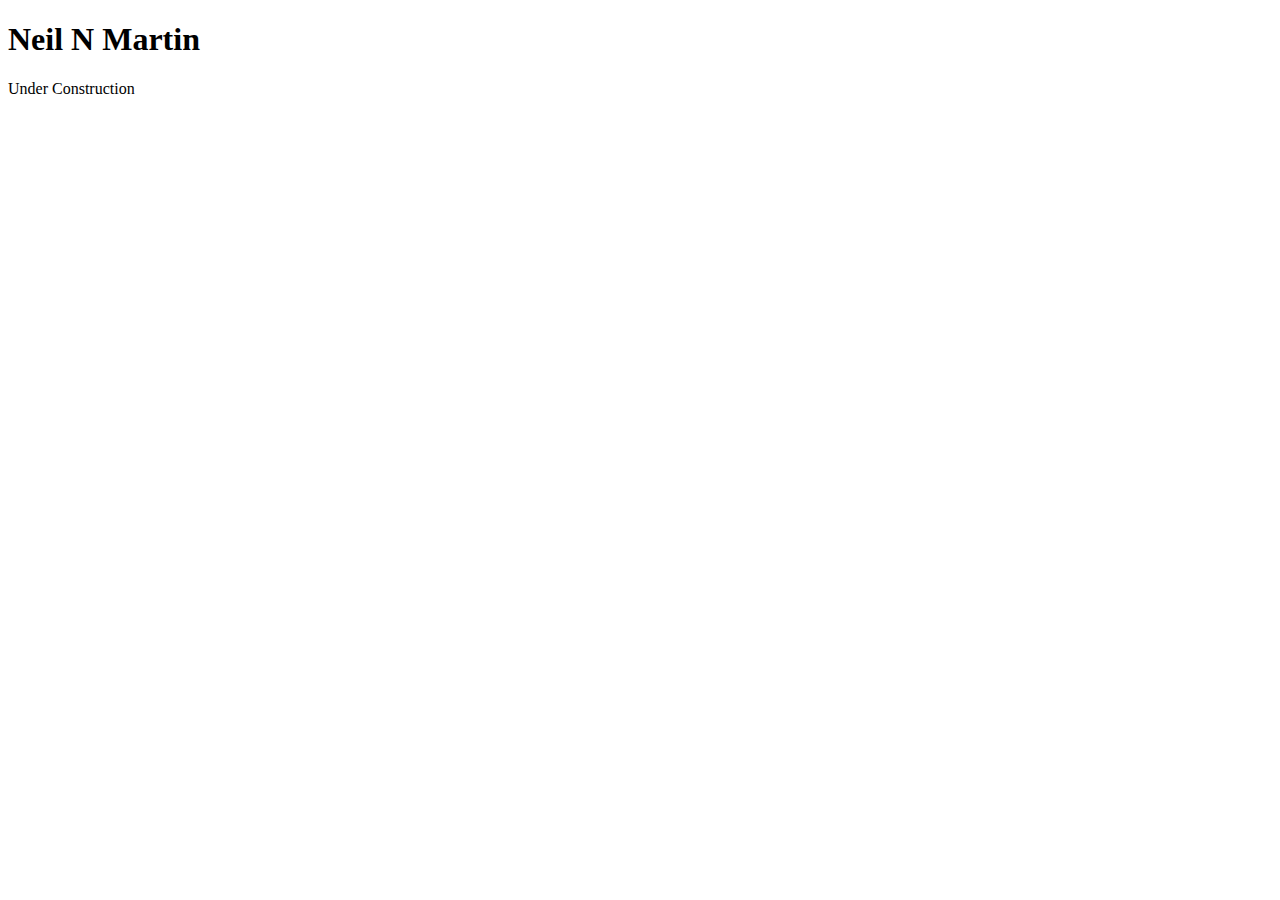
==== index.html @ 98ea62b8 "init" ====
<!DOCTYPE html>
<html>
    <head>
        <title>
            Neil N Martin
        </title>
    </head>
    <body>
        <h1>Neil N Martin</h1>
        <p>Under Construction</p>
    </body>
</html>
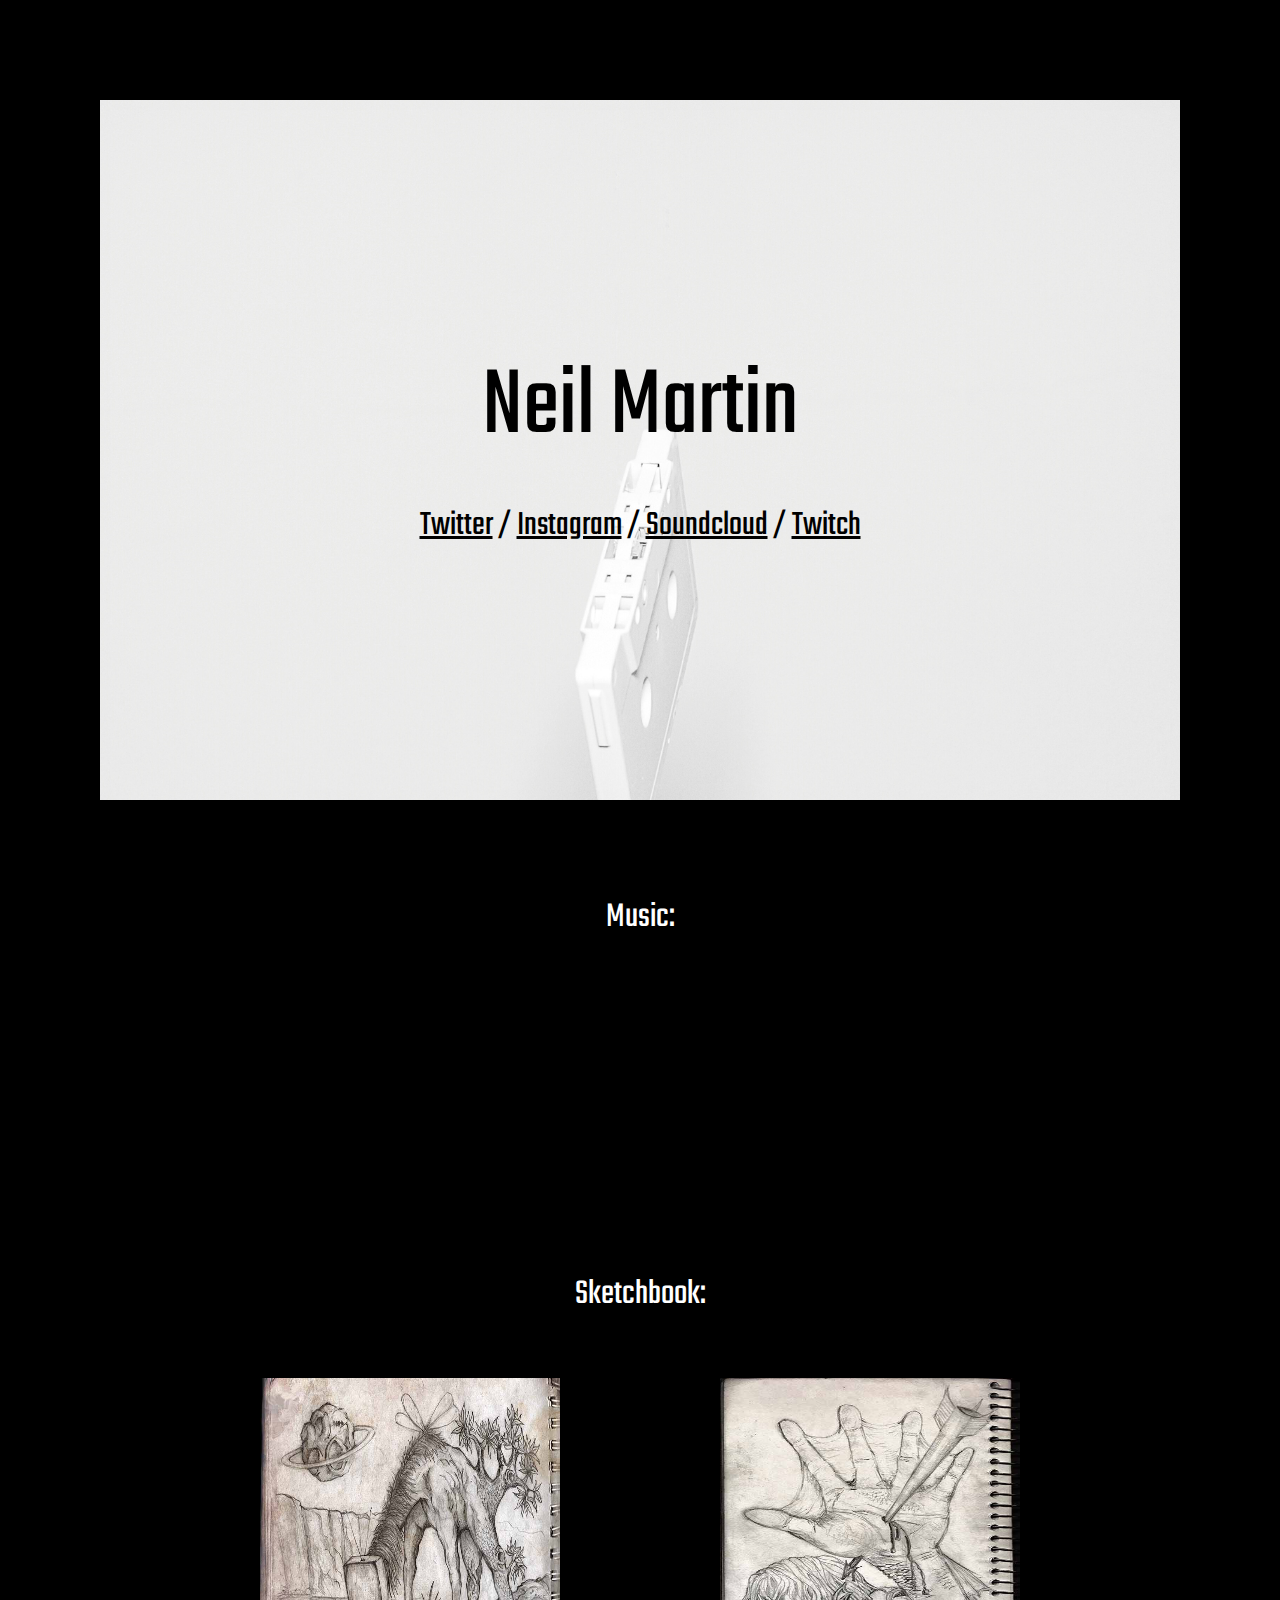
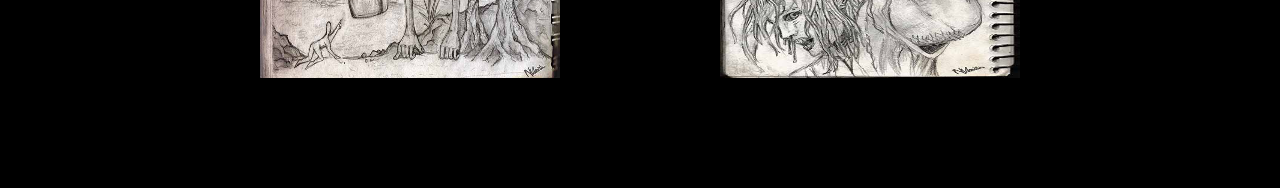
==== commit 2ba34b79: "May 3rd - Design and Lightboxes" ====
--- a/index.html
+++ b/index.html
@@ -1,12 +1,89 @@
 <!DOCTYPE html>
 <html>
-    <head>
-        <title>
-            Neil N Martin
-        </title>
-    </head>
-    <body>
-        <h1>Neil N Martin</h1>
-        <p>Under Construction</p>
-    </body>
-</html>+
+<head>
+    <title>
+        Neil N Martin
+    </title>
+    <link rel="stylesheet" type="text/css" href="style.css">
+</head>
+
+<body>
+    <div class="main-header">
+        <h1>Neil Martin</h1>
+        <!-- <p>A little bit about myself.</p> -->
+        <p class="link-list">
+            <a href="https://twitter.com/neilnmartin" target="new">Twitter</a> /
+            <a href="https://www.instagram.com/whatisneil/" target="new">Instagram</a> /
+            <a href="https://soundcloud.com/neilnmartin/" target="new">Soundcloud</a> /
+            <a href="https://www.twitch.tv/Neil0/" target="new">Twitch</a>
+        </p>
+    </div>
+    <div class="section" data-section-name="music">
+        <div class="section-header">
+            <h3>Music:</h3>
+        </div>
+        <div class="content">
+            <iframe width="100%" height="166" scrolling="no" frameborder="no" allow="autoplay" src="https://w.soundcloud.com/player/?url=https%3A//api.soundcloud.com/tracks/317322280&color=%23db7010&auto_play=false&hide_related=false&show_comments=true&show_user=true&show_reposts=false&show_teaser=true"></iframe>
+        </div>
+    </div>
+    <div class="section" data-section-name="art">
+        <div class="section-header">
+            <h3> Sketchbook:</h3>
+        </div>
+        <div class="content">
+            <div class="gallery">
+                <!-- thumbnail image wrapped in a link -->
+                <a href="#img1">
+                    <img src="tellythumbnail.jpg" class="thumbnail">
+                </a>
+
+                <!-- lightbox container hidden with CSS -->
+                <a href="#_" class="lightbox" id="img1">
+                    <img src="tellythumbnail.jpg">
+                </a>
+                <!-- thumbnail image wrapped in a link -->
+                <a href="#img2">
+                    <img src="fishingthumbnail.jpg" class="thumbnail">
+                </a>
+
+                <!-- lightbox container hidden with CSS -->
+                <a href="#_" class="lightbox" id="img2">
+                    <img src="fishingthumbnail.jpg">
+                </a>
+
+            </div>
+        </div>
+    </div>
+
+</body>
+
+</html>
+
+
+
+<!-- <div class = "container">
+        <div class = "parralax1">
+            <h1>Neil N Martin</h1>
+            <p class = "centertext">Hello. Please acknowledge me as a creative individual.</p>
+            <div class = "sketch">
+                <div class = "sketchcaption">
+                        <p>Here is a recent sketch:</p>
+                </div>
+                
+                <a href = "OntheBanks1.jpg" target = "new">
+                    <img src = "OntheBankssmall.jpg", width = "50%", height = "50%", alt = "a sketch"><br>
+                </a>
+            </div>
+            <div>
+                <p>And here is a list of short stories:</p>
+                <ul>
+                    <li><a href = "story1.html" target = "new">The Boundless Skyward</a></li>
+                </ul>
+            </div>
+            AND here is a small track that I made.
+            <iframe width="100%" height="300" scrolling="no" frameborder="no" allow="autoplay" src="https://w.soundcloud.com/player/?url=https%3A//api.soundcloud.com/tracks/317322280&color=%23db7010&auto_play=false&hide_related=false&show_comments=true&show_user=true&show_reposts=false&show_teaser=true&visual=true"></iframe>
+            <p>Thank you for your time.</p>
+            <p></p>
+        </div>
+    </div> -->--- a/style.css
+++ b/style.css
@@ -0,0 +1,153 @@
+/* style sheet for neil's website */
+
+@import url('https://fonts.googleapis.com/css?family=Teko');
+
+/* http://meyerweb.com/eric/tools/css/reset/ 
+   v2.0 | 20110126
+   License: none (public domain)
+*/
+
+html, body, div, span, applet, object, iframe,
+h1, h2, h3, h4, h5, h6, p, blockquote, pre,
+a, abbr, acronym, address, big, cite, code,
+del, dfn, em, img, ins, kbd, q, s, samp,
+small, strike, strong, sub, sup, tt, var,
+b, u, i, center,
+dl, dt, dd, ol, ul, li,
+fieldset, form, label, legend,
+table, caption, tbody, tfoot, thead, tr, th, td,
+article, aside, canvas, details, embed, 
+figure, figcaption, footer, header, hgroup, 
+menu, nav, output, ruby, section, summary,
+time, mark, audio, video {
+	margin: 0;
+	padding: 0;
+	border: 0;
+	font-size: 100%;
+	font: inherit;
+	vertical-align: baseline;
+}
+/* HTML5 display-role reset for older browsers */
+article, aside, details, figcaption, figure, 
+footer, header, hgroup, menu, nav, section {
+	display: block;
+}
+body {
+	line-height: 1;
+}
+ol, ul {
+	list-style: none;
+}
+blockquote, q {
+	quotes: none;
+}
+blockquote:before, blockquote:after,
+q:before, q:after {
+	content: '';
+	content: none;
+}
+table {
+	border-collapse: collapse;
+	border-spacing: 0;
+}
+
+
+html,body{
+    width: 100%;
+    height: 100%;
+    font-family: "Teko", sans-serif;
+    font-size: 1.5rem;
+}
+
+.main-header{
+    background: black url("whitecasettebg.jpg") no-repeat fixed;
+    background-size: cover;
+    height: calc(100vh - 200px);
+    width: calc(100%-200px);
+    border: 100px solid black;
+    display: flex; /*creates a flex box that allows for placement and manipulation of layout*/
+    align-items: center;
+    justify-content: center;
+    flex-direction: column; /*row by default*/
+}
+
+.main-header h1{
+    padding-bottom: 50px;
+    font-size: 100px;
+}
+
+.link-list{
+    font-size: 35px;
+}
+
+a{
+    color: black;
+}
+
+.section{
+    /* height: calc(100vh - 200px); */
+    width: calc(100%-400px);
+    background-color:black;
+    border-left: 100px solid black;
+    border-right: 100px solid black;
+    border-bottom: 100px solid black;
+}
+.section-header{
+    color: white;
+    background-color: black;
+    width: 100%;
+    text-align: center;
+    padding-bottom: 65px;
+
+}
+
+[data-section-name="art"]{
+    width: calc(100% - 200px);
+}
+.gallery{
+    display: flex;
+    justify-content: space-evenly; 
+}
+
+.gallery .thumbnail{
+    background-size: cover;
+    background-position: center;
+    height: 300px;
+    width: 300px;
+}
+
+
+  
+.italic { font-style: italic; }
+.small { font-size: 0.8em; }
+  
+  /** LIGHTBOX MARKUP **/
+  
+.lightbox {
+      /** Default lightbox to hidden */
+    display: none;
+  
+      /** Position and style */
+    position: fixed;
+    z-index: 999;
+    width: 100%;
+    height: 100%;
+    text-align: center;
+    top: 0;
+    left: 0;
+    background: rgba(0,0,0,0.8);
+}
+  
+.lightbox img {
+      /*Pad the lightbox image*/
+      max-width: 90%;
+      height: 100%;
+      margin-top: 2%;
+  }
+  
+.lightbox:target {
+    /** Remove default browser outline */
+    outline: none;
+    /** Unhide lightbox **/
+    display: block;
+}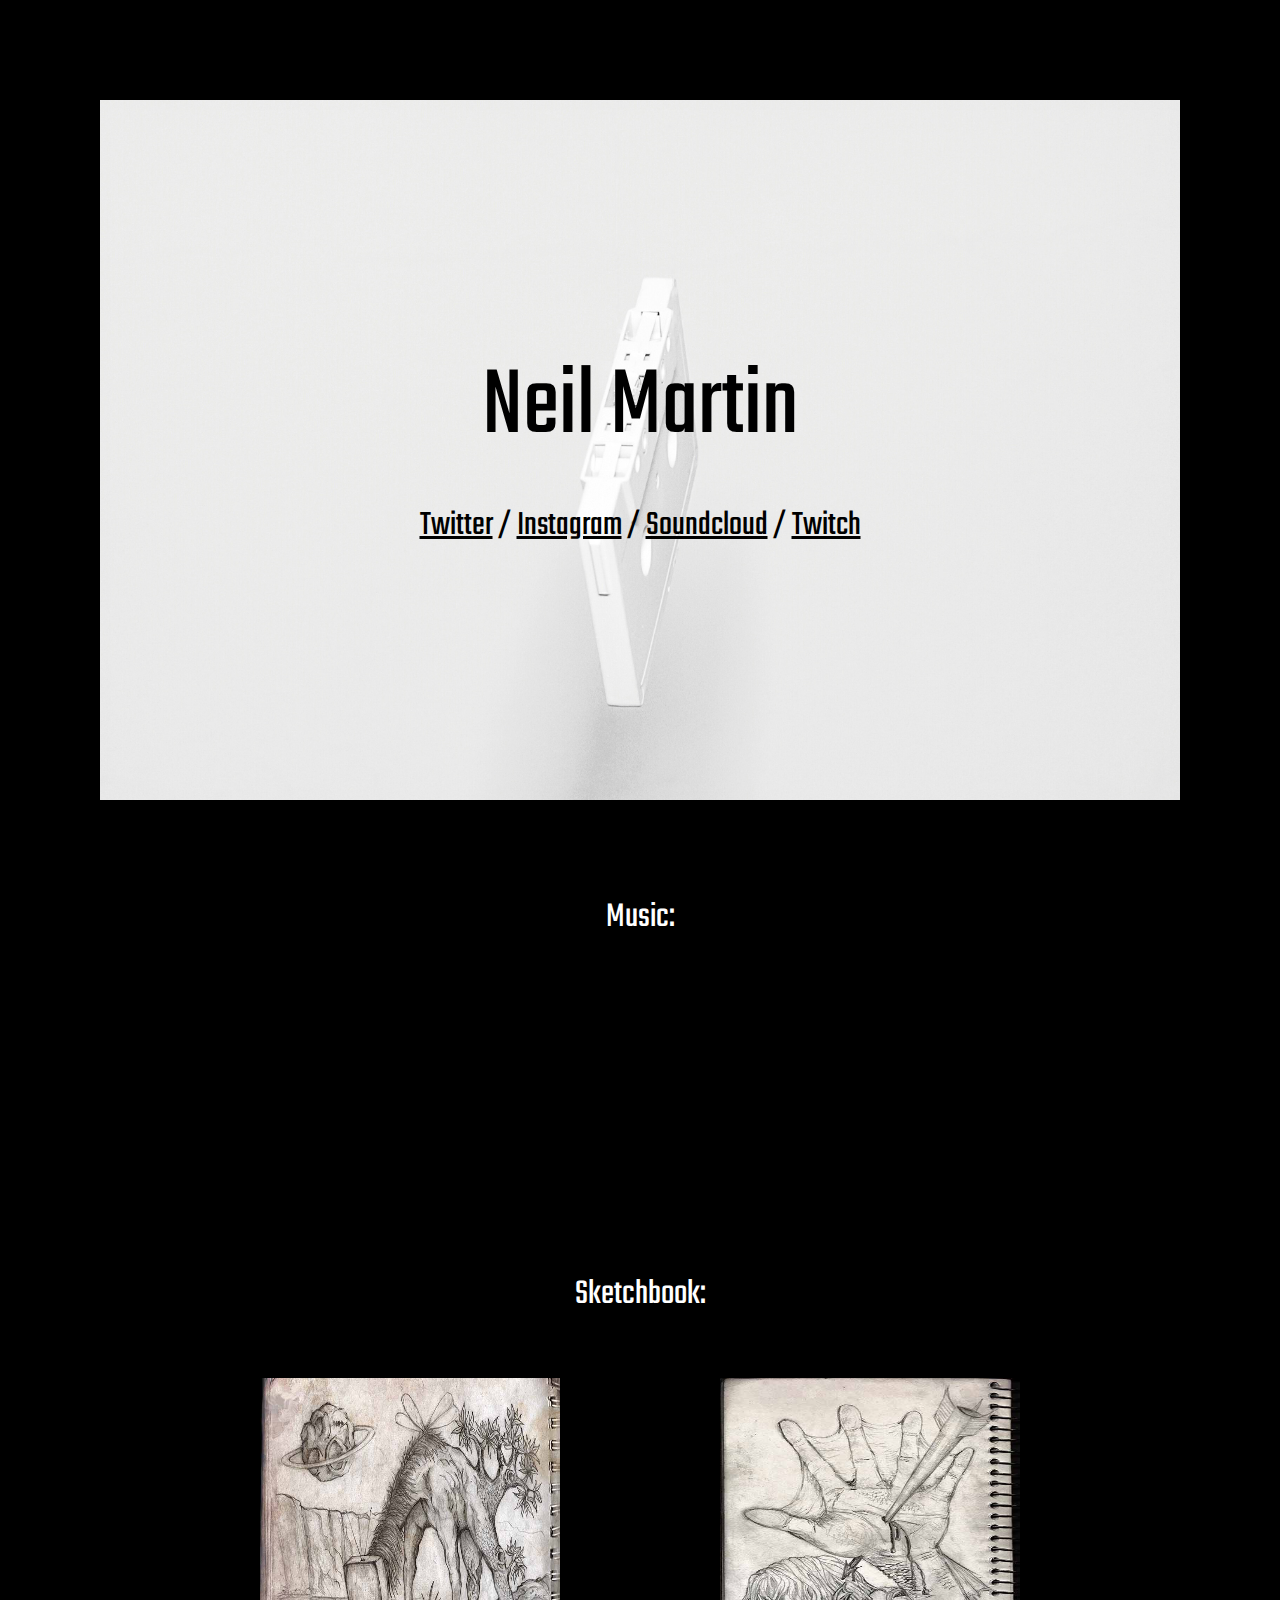
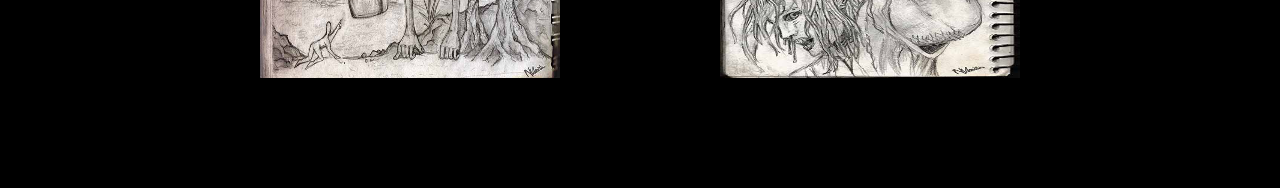
==== commit 500fd726: "modified background image" ====
--- a/index.html
+++ b/index.html
@@ -1,5 +1,5 @@
 <!DOCTYPE html>
-<html>
+<html> 
 
 <head>
     <title>
@@ -37,7 +37,6 @@
                 <a href="#img1">
                     <img src="tellythumbnail.jpg" class="thumbnail">
                 </a>
-
                 <!-- lightbox container hidden with CSS -->
                 <a href="#_" class="lightbox" id="img1">
                     <img src="tellythumbnail.jpg">
--- a/style.css
+++ b/style.css
@@ -60,7 +60,7 @@
 }
 
 .main-header{
-    background: black url("whitecasettebg.jpg") no-repeat fixed;
+    background: black url("whitecasettebgcrop3.jpg") no-repeat fixed;
     background-size: cover;
     height: calc(100vh - 200px);
     width: calc(100%-200px);
@@ -140,9 +140,9 @@
   
 .lightbox img {
       /*Pad the lightbox image*/
-      max-width: 90%;
-      height: 100%;
-      margin-top: 2%;
+      /* max-width: 90%; */
+      max-height: 90%;
+      /* margin-top: 2%; */
   }
   
 .lightbox:target {
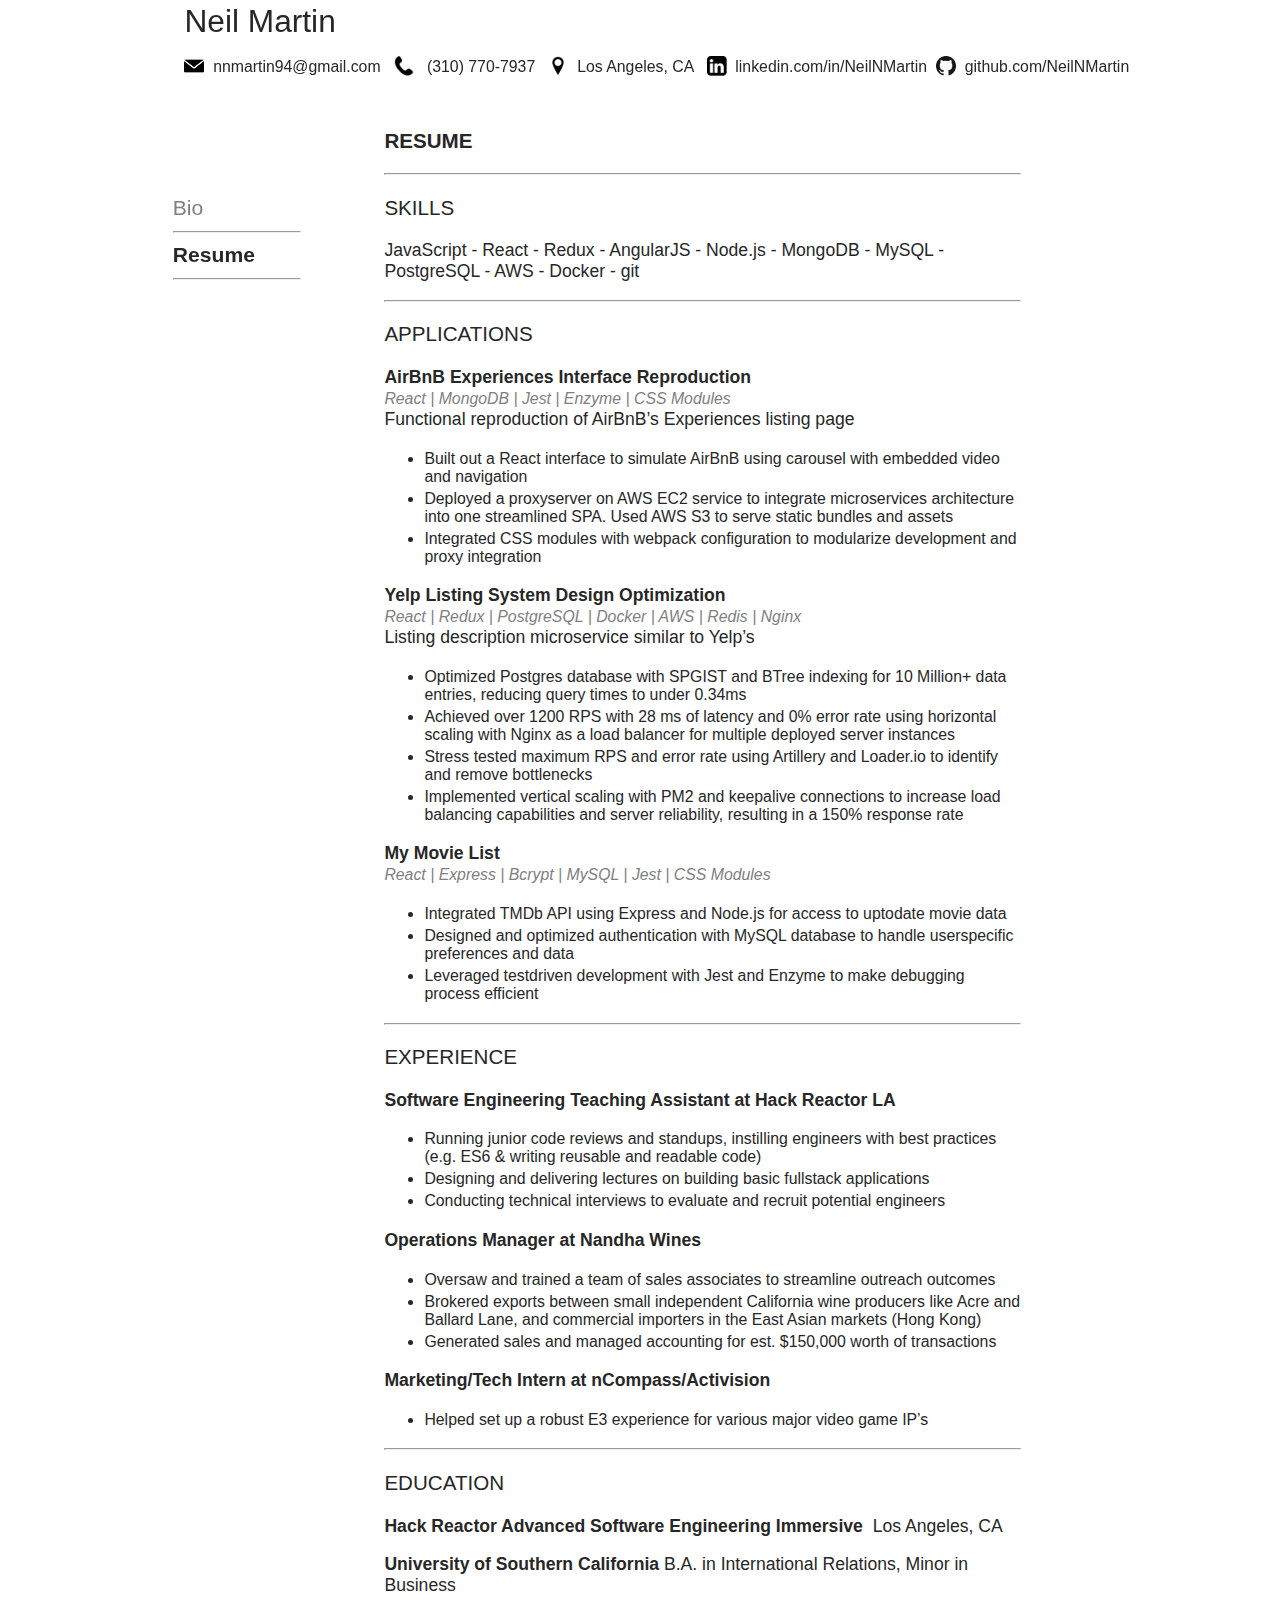
==== commit 98b5b5c4: "updated resume site" ====
--- a/index.html
+++ b/index.html
@@ -1,88 +1,13 @@
 <!DOCTYPE html>
-<html> 
-
-<head>
-    <title>
-        Neil N Martin
-    </title>
-    <link rel="stylesheet" type="text/css" href="style.css">
-</head>
-
-<body>
-    <div class="main-header">
-        <h1>Neil Martin</h1>
-        <!-- <p>A little bit about myself.</p> -->
-        <p class="link-list">
-            <a href="https://twitter.com/neilnmartin" target="new">Twitter</a> /
-            <a href="https://www.instagram.com/whatisneil/" target="new">Instagram</a> /
-            <a href="https://soundcloud.com/neilnmartin/" target="new">Soundcloud</a> /
-            <a href="https://www.twitch.tv/Neil0/" target="new">Twitch</a>
-        </p>
-    </div>
-    <div class="section" data-section-name="music">
-        <div class="section-header">
-            <h3>Music:</h3>
-        </div>
-        <div class="content">
-            <iframe width="100%" height="166" scrolling="no" frameborder="no" allow="autoplay" src="https://w.soundcloud.com/player/?url=https%3A//api.soundcloud.com/tracks/317322280&color=%23db7010&auto_play=false&hide_related=false&show_comments=true&show_user=true&show_reposts=false&show_teaser=true"></iframe>
-        </div>
-    </div>
-    <div class="section" data-section-name="art">
-        <div class="section-header">
-            <h3> Sketchbook:</h3>
-        </div>
-        <div class="content">
-            <div class="gallery">
-                <!-- thumbnail image wrapped in a link -->
-                <a href="#img1">
-                    <img src="tellythumbnail.jpg" class="thumbnail">
-                </a>
-                <!-- lightbox container hidden with CSS -->
-                <a href="#_" class="lightbox" id="img1">
-                    <img src="tellythumbnail.jpg">
-                </a>
-                <!-- thumbnail image wrapped in a link -->
-                <a href="#img2">
-                    <img src="fishingthumbnail.jpg" class="thumbnail">
-                </a>
-
-                <!-- lightbox container hidden with CSS -->
-                <a href="#_" class="lightbox" id="img2">
-                    <img src="fishingthumbnail.jpg">
-                </a>
-
-            </div>
-        </div>
-    </div>
-
-</body>
-
+<html lang="en">
+  <head>
+    <meta charset="UTF-8" />
+    <meta name="viewport" content="width=device-width, initial-scale=1.0" />
+    <meta http-equiv="X-UA-Compatible" content="ie=edge" />
+    <title>Neil Nishant Martin</title>
+  </head>
+  <body>
+    <div id="root">Replace me with React</div>
+  </body>
+  <script src="bundle.js"></script>
 </html>
-
-
-
-<!-- <div class = "container">
-        <div class = "parralax1">
-            <h1>Neil N Martin</h1>
-            <p class = "centertext">Hello. Please acknowledge me as a creative individual.</p>
-            <div class = "sketch">
-                <div class = "sketchcaption">
-                        <p>Here is a recent sketch:</p>
-                </div>
-                
-                <a href = "OntheBanks1.jpg" target = "new">
-                    <img src = "OntheBankssmall.jpg", width = "50%", height = "50%", alt = "a sketch"><br>
-                </a>
-            </div>
-            <div>
-                <p>And here is a list of short stories:</p>
-                <ul>
-                    <li><a href = "story1.html" target = "new">The Boundless Skyward</a></li>
-                </ul>
-            </div>
-            AND here is a small track that I made.
-            <iframe width="100%" height="300" scrolling="no" frameborder="no" allow="autoplay" src="https://w.soundcloud.com/player/?url=https%3A//api.soundcloud.com/tracks/317322280&color=%23db7010&auto_play=false&hide_related=false&show_comments=true&show_user=true&show_reposts=false&show_teaser=true&visual=true"></iframe>
-            <p>Thank you for your time.</p>
-            <p></p>
-        </div>
-    </div> -->